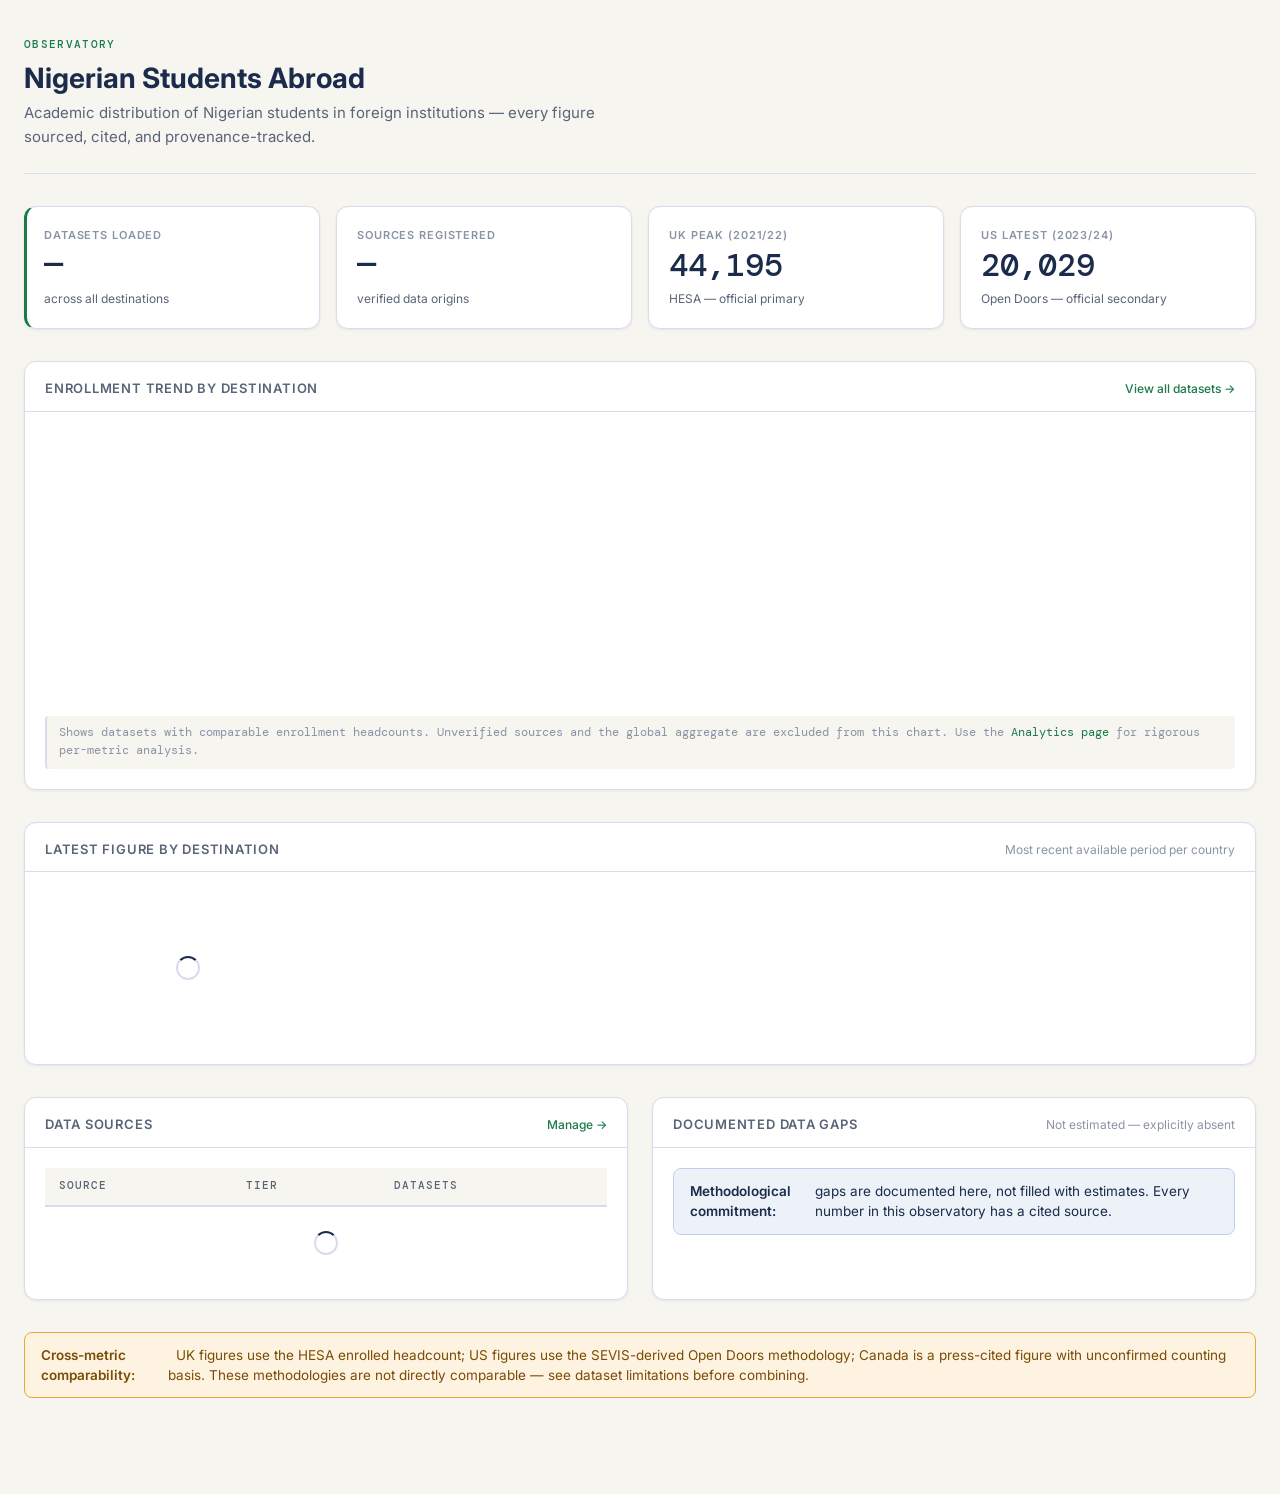
==== frontend/index.html @ 2c80393d "NSDO Phase 1-7 complete" ====
<!DOCTYPE html>
<html lang="en">
<head>
  <meta charset="UTF-8">
  <meta name="viewport" content="width=device-width, initial-scale=1.0">
  <title>NSDO — Dashboard</title>
  <link rel="stylesheet" href="nsdo.css">
  <style>
    .chart-wrap  { position: relative; height: 260px; padding: 8px 0 0; }
    .chart-svg   { width: 100%; height: 100%; overflow: visible; }
    .chart-legend{ display:flex;gap:16px;flex-wrap:wrap;font-family:var(--mono);font-size:11px;margin-top:10px; }
    .chart-legend-item{ display:flex;align-items:center;gap:5px;color:var(--slate); }
    .chart-legend-dot { width:8px;height:8px;border-radius:50%;flex-shrink:0; }
    .chart-tooltip{
      position:fixed;z-index:200;background:var(--navy);color:#fff;
      padding:8px 12px;border-radius:var(--radius);font-family:var(--mono);font-size:12px;
      line-height:1.6;pointer-events:none;white-space:nowrap;box-shadow:var(--shadow-lg);display:none;
    }
    .country-grid{ display:grid;grid-template-columns:repeat(auto-fill,minmax(230px,1fr));gap:16px; }
    .country-card{
      background:var(--surface);border:1px solid var(--rule);border-radius:var(--radius-lg);
      padding:20px;box-shadow:var(--shadow-sm);transition:box-shadow var(--transition);
      display:flex;flex-direction:column;gap:10px;
    }
    .country-card:hover{ box-shadow:var(--shadow); }
    .country-card-header{ display:flex;align-items:center;justify-content:space-between; }
    .country-name{ font-size:15px;font-weight:600;color:var(--navy); }
    .country-value{ font-family:var(--mono);font-size:28px;font-weight:500;color:var(--navy); }
    .country-meta{ font-size:12px;color:var(--text-muted);display:flex;flex-direction:column;gap:3px; }
    .country-bar-wrap{ height:4px;background:var(--rule);border-radius:2px;overflow:hidden; }
    .country-bar{ height:100%;border-radius:2px;background:var(--navy); }
    .gaps-list{ list-style:none;display:flex;flex-direction:column;gap:8px; }
    .gaps-list li{
      display:flex;gap:10px;align-items:flex-start;font-size:13px;color:var(--text-muted);
      padding:8px 12px;background:var(--bg);border-radius:var(--radius-sm);
    }
    .gaps-list li::before{ content:'○';font-family:var(--mono);color:var(--stone);flex-shrink:0;font-size:10px;margin-top:3px; }
    .src-name{ font-weight:500;color:var(--navy); }
    .src-code{ font-family:var(--mono);font-size:11px;color:var(--stone);margin-top:2px; }
  </style>
</head>
<body class="site-wrap">
<div id="nav-placeholder"></div>
<div class="chart-tooltip" id="tooltip"></div>

<main class="page-content">
  <header class="page-header">
    <p class="page-eyebrow">Observatory</p>
    <h1 class="page-title">Nigerian Students Abroad</h1>
    <p class="page-subtitle">
      Academic distribution of Nigerian students in foreign institutions —
      every figure sourced, cited, and provenance-tracked.
    </p>
  </header>

  <section class="section-gap">
    <div class="stat-grid">
      <div class="stat-tile stat-tile-accent">
        <span class="stat-tile-label">Datasets loaded</span>
        <span class="stat-tile-value" id="s-datasets">—</span>
        <span class="stat-tile-sub">across all destinations</span>
      </div>
      <div class="stat-tile">
        <span class="stat-tile-label">Sources registered</span>
        <span class="stat-tile-value" id="s-sources">—</span>
        <span class="stat-tile-sub">verified data origins</span>
      </div>
      <div class="stat-tile">
        <span class="stat-tile-label">UK peak (2021/22)</span>
        <span class="stat-tile-value">44,195</span>
        <span class="stat-tile-sub" title="Higher Education Statistics Agency">HESA — official primary</span>
      </div>
      <div class="stat-tile">
        <span class="stat-tile-label">US latest (2023/24)</span>
        <span class="stat-tile-value">20,029</span>
        <span class="stat-tile-sub" title="IIE Open Doors Report">Open Doors — official secondary</span>
      </div>
    </div>
  </section>

  <section class="section-gap">
    <div class="card">
      <div class="card-header">
        <span class="card-title">Enrollment Trend by Destination</span>
        <a class="card-action" href="datasets.html">View all datasets →</a>
      </div>
      <div class="card-body">
        <div class="chart-wrap">
          <svg class="chart-svg" id="trend-chart" role="img" aria-label="Enrollment trend by destination"></svg>
        </div>
        <div class="chart-legend" id="chart-legend"></div>
        <div id="dashboard-comparability-warn" class="hidden" style="margin-top:14px"></div>
        <div class="provenance-note" style="margin-top:14px">
          Shows datasets with comparable enrollment headcounts. Unverified sources and the
          global aggregate are excluded from this chart. Use the <a href="analytics.html" style="color:var(--green)">Analytics page</a> for rigorous per-metric analysis.
        </div>
      </div>
    </div>
  </section>

  <section class="section-gap">
    <div class="card">
      <div class="card-header">
        <span class="card-title">Latest Figure by Destination</span>
        <span style="font-size:12px;color:var(--stone)">Most recent available period per country</span>
      </div>
      <div class="card-body">
        <div class="country-grid" id="country-grid">
          <div class="state-container"><div class="spinner"></div></div>
        </div>
      </div>
    </div>
  </section>

  <div class="grid-2 section-gap">
    <div class="card">
      <div class="card-header">
        <span class="card-title">Data Sources</span>
        <a class="card-action" href="sources.html">Manage →</a>
      </div>
      <div class="card-body">
        <div class="table-wrap">
          <table>
            <thead><tr><th>Source</th><th>Tier</th><th>Datasets</th></tr></thead>
            <tbody id="sources-tbody">
              <tr><td colspan="3" style="text-align:center;padding:24px"><div class="spinner" style="margin:0 auto"></div></td></tr>
            </tbody>
          </table>
        </div>
      </div>
    </div>

    <div class="card">
      <div class="card-header">
        <span class="card-title">Documented Data Gaps</span>
        <span style="font-size:12px;color:var(--stone)">Not estimated — explicitly absent</span>
      </div>
      <div class="card-body">
        <div class="alert alert-info" style="margin-bottom:14px">
          <strong>Methodological commitment:</strong> gaps are documented here, not filled with estimates.
          Every number in this observatory has a cited source.
        </div>
        <ul class="gaps-list" id="gaps-list"></ul>
      </div>
    </div>
  </div>

  <div class="alert alert-warn section-gap">
    <strong>Cross-metric comparability:</strong>&nbsp;
    UK figures use the HESA enrolled headcount; US figures use the SEVIS-derived Open Doors methodology;
    Canada is a press-cited figure with unconfirmed counting basis.
    These methodologies are not directly comparable — see dataset limitations before combining.
  </div>
</main>

<script src="nsdo.js"></script>
<script>
const { apiFetch, fmt, el, tierBadge, renderEmpty, renderError, navHTML, initNav } = window.NSDO;

document.getElementById('nav-placeholder').innerHTML = navHTML('dashboard');
initNav('dashboard');

const KNOWN_GAPS = [
  'UK Nigerian enrolment for 2022/23 and 2023/24 — qualitative decline documented (British Council, HESA commentary) but no reconciled aggregate headline number located.',
  'Germany — cited as a rising destination in secondary sources; no verifiable enrolment count found. Excluded rather than estimated.',
  'Field of study / discipline breakdown — not available at country-of-origin level for any destination in sources reviewed.',
  'Institution-level breakdown — not available from any source reviewed at this stage.',
  'Degree-level split (UG vs PG) for Nigerian students specifically — not located in aggregate form for UK or US.',
  '2023 UNESCO share — "~5% of ~7.3M mobile students" is a global share, not a destination-specific headcount; kept separate.',
];

const gapsList = document.getElementById('gaps-list');
KNOWN_GAPS.forEach(gap => gapsList.appendChild(el('li', {}, gap)));

async function loadDashboard() {
  const [dsRes, srcRes, obsRes] = await Promise.all([
    apiFetch('/api/datasets'),
    apiFetch('/api/sources'),
    apiFetch('/api/observations?limit=2000'),
  ]);

  if (!dsRes.ok || !srcRes.ok) {
    renderError(document.getElementById('country-grid'),
      'Backend unavailable. Run docker compose up --build from the project root and refresh.');
    document.getElementById('sources-tbody').innerHTML =
      '<tr><td colspan="3" style="text-align:center;color:var(--stone);padding:16px">Backend offline</td></tr>';
    return;
  }

  const datasets     = dsRes.data;
  const sources      = srcRes.data;
  const observations = obsRes.ok ? obsRes.data : [];

  document.getElementById('s-datasets').textContent = datasets.length;
  document.getElementById('s-sources').textContent  = sources.length;

  // Country cards — only non-deprecated, non-global, non-unverified datasets
  const eligible = datasets.filter(d =>
    d.destination_country !== 'All destinations (global aggregate)' &&
    d.source.reliability_tier !== 'unverified' &&
    d.status !== 'deprecated'
  );
  const byCountry = {};
  eligible.forEach(d => {
    const c = d.destination_country;
    (byCountry[c] = byCountry[c] || []).push(d);
  });

  // Build observation lookup: dataset_id -> [observations]
  const obsByDataset = {};
  observations.forEach(o => {
    (obsByDataset[o.dataset_id] = obsByDataset[o.dataset_id] || []).push(o);
  });

  const grid = document.getElementById('country-grid');
  grid.innerHTML = '';

  const countries = Object.keys(byCountry).sort();
  if (countries.length === 0) {
    renderEmpty(grid, 'No datasets', 'Import data using the Import page.', null);
    return;
  }

  // Compute max value across all countries for the bar chart proportion
  const countryLatest = {};
  countries.forEach(country => {
    const sorted = [...byCountry[country]].sort((a,b) => b.reference_period.localeCompare(a.reference_period));
    const latest = sorted[0];
    const obs = (obsByDataset[latest.id] || []);
    // Sum all observations for this dataset (aggregate across any sub-dimensions)
    const total = obs.length > 0 ? obs.reduce((sum, o) => sum + o.value, 0) : null;
    countryLatest[country] = { dataset: latest, value: total };
  });
  const allVals = Object.values(countryLatest).map(x => x.value).filter(v => v != null);
  const maxVal = allVals.length ? Math.max(...allVals) : 1;

  countries.forEach(country => {
    const { dataset: latest, value: val } = countryLatest[country];
    const pct = val != null ? Math.round((val / maxVal) * 100) : 0;

    const metaChildren = [
      el('span', {}, `Period: ${latest.reference_period}`),
      el('span', {}, `Source: ${latest.source.short_code}`),
    ];
    if (latest.source.reliability_tier === 'credible_secondary') {
      metaChildren.push(el('span', { style: { color:'var(--amber)', fontStyle:'italic' } },
        'Credible secondary — verify before citing'));
    }

    grid.appendChild(el('div', { class: 'country-card' },
      el('div', { class: 'country-card-header' },
        el('span', { class: 'country-name' }, country),
        tierBadge(latest.source.reliability_tier),
      ),
      val != null
        ? el('div', { class: 'country-value' }, fmt.number(Math.round(val)))
        : el('div', { class: 'country-value', style:{ fontSize:'16px',color:'var(--stone)' } }, 'No observations'),
      el('div', { class: 'country-bar-wrap' },
        el('div', { class: 'country-bar', style:{ width: pct + '%' } }),
      ),
      el('div', { class: 'country-meta' }, ...metaChildren),
    ));
  });

  // Sources table
  const dsPerSrc = {};
  datasets.forEach(d => { dsPerSrc[d.source.id] = (dsPerSrc[d.source.id]||0)+1; });
  const tbody = document.getElementById('sources-tbody');
  tbody.innerHTML = '';
  sources.forEach(s => {
    tbody.appendChild(el('tr', {},
      el('td', {},
        el('div', { class: 'src-name' }, s.name),
        el('div', { class: 'src-code' }, s.short_code),
      ),
      el('td', {}, tierBadge(s.reliability_tier)),
      el('td', { class: 'td-mono td-right' }, String(dsPerSrc[s.id] ?? 0)),
    ));
  });

  buildChart(datasets, observations);

  // Decision A (Phase 5): mandatory amber comparability warning whenever the
  // dashboard chart shows series with different metric_definition_ids.
  const compatRes = await apiFetch('/api/analytics/dashboard-comparability');
  if (compatRes.ok) {
    const compat = compatRes.data.comparability;
    if (!compat.all_comparable) {
      const warnDiv = document.getElementById('dashboard-comparability-warn');
      const VERDICT_LABELS = {
        methodology_differs: 'Methodology differs across series',
        incomparable: 'Series are not directly comparable',
      };
      const box = el('div', { class: 'alert alert-warn' },
        el('strong', {}, (VERDICT_LABELS[compat.verdict] || 'Comparability notice') + ': '),
        compat.reason,
        el('span', {}, ' '),
        (() => { const a = el('a', { href: 'analytics.html', style: { color: 'var(--amber)', fontWeight: '600' } }, 'Rigorous analysis →'); return a; })(),
      );
      warnDiv.appendChild(box);
      warnDiv.classList.remove('hidden');
    }
  }
}

function buildChart(datasets, observations) {
  const SERIES = {
    'United Kingdom': { color: '#1B2B4B', label: 'United Kingdom (HESA)' },
    'United States':  { color: '#1A7A4A', label: 'United States (Open Doors)' },
    'Canada':         { color: '#D4820A', label: 'Canada (IRCC via press)' },
  };

  // Build chart points from real observation data returned by /api/observations.
  // Group observations by (destination_country, academic_year or dataset.reference_period).
  const obsByDataset = {};
  observations.forEach(o => {
    (obsByDataset[o.dataset_id] = obsByDataset[o.dataset_id] || []).push(o);
  });

  // For each series country, collect (period, total_value) from the API
  const verified = {};
  Object.keys(SERIES).forEach(country => {
    const countryDatasets = datasets.filter(d =>
      d.destination_country === country && d.status !== 'deprecated'
    );
    const periodTotals = {};
    countryDatasets.forEach(ds => {
      const obs = obsByDataset[ds.id] || [];
      if (obs.length === 0) return;
      const period = ds.reference_period;
      const total  = obs.reduce((s, o) => s + o.value, 0);
      // Keep only the highest-value entry per period (avoids double-counting if duplicate datasets)
      if (!periodTotals[period] || total > periodTotals[period]) {
        periodTotals[period] = total;
      }
    });
    verified[country] = Object.entries(periodTotals)
      .map(([period, value]) => ({ period, value: Math.round(value) }))
      .sort((a, b) => a.period.localeCompare(b.period));
  });

  const allPeriods = [...new Set(Object.values(verified).flat().map(p => p.period))].sort();
  const allValues  = Object.values(verified).flat().map(p => p.value);
  if (allValues.length === 0) return;

  const maxY = Math.ceil(Math.max(...allValues) * 1.1);
  const W = 820, H = 240;
  const PAD = { top:12, right:24, bottom:36, left:60 };
  const pW = W - PAD.left - PAD.right, pH = H - PAD.top - PAD.bottom;

  const svg  = document.getElementById('trend-chart');
  const leg  = document.getElementById('chart-legend');
  const tip  = document.getElementById('tooltip');
  const ns   = 'http://www.w3.org/2000/svg';
  svg.innerHTML = ''; leg.innerHTML = '';
  svg.setAttribute('viewBox', `0 0 ${W} ${H}`);

  const mk = (tag, attrs) => {
    const e = document.createElementNS(ns, tag);
    Object.entries(attrs).forEach(([k,v]) => e.setAttribute(k,v));
    return e;
  };
  const xS = p => PAD.left + (allPeriods.indexOf(p) / Math.max(allPeriods.length-1,1)) * pW;
  const yS = v => PAD.top + pH - (v / maxY) * pH;

  // Grid
  [0, .25, .5, .75, 1].forEach(f => {
    const tick = Math.round(f * maxY), y = yS(tick);
    svg.appendChild(mk('line', {x1:PAD.left,y1:y,x2:PAD.left+pW,y2:y,stroke:'var(--rule)','stroke-width':'1','stroke-dasharray':'3 3'}));
    const t = mk('text', {x:PAD.left-6,y:y+4,'text-anchor':'end','font-size':'10','font-family':"'DM Mono',monospace",fill:'var(--stone)'});
    t.textContent = tick >= 1000 ? (tick/1000).toFixed(0)+'k' : tick;
    svg.appendChild(t);
  });

  // X labels
  allPeriods.forEach(p => {
    const t = mk('text', {x:xS(p),y:H-4,'text-anchor':'middle','font-size':'10','font-family':"'DM Mono',monospace",fill:'var(--stone)'});
    t.textContent = p; svg.appendChild(t);
  });

  // Series
  Object.entries(SERIES).forEach(([country, {color, label}]) => {
    const pts = verified[country];
    if (!pts?.length) return;
    const coords = pts.map(p => ({x:xS(p.period),y:yS(p.value),...p}));

    if (coords.length > 1) {
      const areaStr = [`${coords[0].x},${yS(0)}`, ...coords.map(c=>`${c.x},${c.y}`), `${coords[coords.length-1].x},${yS(0)}`].join(' ');
      svg.appendChild(mk('polygon', {points:areaStr,fill:color,opacity:'.09'}));
      const d = coords.map((c,i)=>`${i===0?'M':'L'}${c.x},${c.y}`).join(' ');
      svg.appendChild(mk('path', {d,stroke:color,fill:'none','stroke-width':'2.5','stroke-linejoin':'round','stroke-linecap':'round'}));
    }

    coords.forEach(c => {
      const dot = mk('circle', {cx:c.x,cy:c.y,r:'4',fill:color,style:'cursor:pointer'});
      dot.addEventListener('mouseenter', e => {
        tip.style.display='block';
        tip.innerHTML=`<strong>${country}</strong><br>${c.period}: ${fmt.number(c.value)} students`;
        moveTip(e);
      });
      dot.addEventListener('mousemove', moveTip);
      dot.addEventListener('mouseleave', () => { tip.style.display='none'; });
      svg.appendChild(dot);
    });

    leg.appendChild(el('span', {class:'chart-legend-item'},
      el('span', {class:'chart-legend-dot',style:{background:color}}), label));
  });
}

function moveTip(e) {
  const t = document.getElementById('tooltip');
  t.style.left = (e.clientX+14)+'px'; t.style.top = (e.clientY-36)+'px';
}

loadDashboard();
</script>
</body>
</html>
---- frontend/nsdo.css ----
/* =========================================================
   NSDO — Nigerian Student Diaspora Observatory
   Shared design system
   ========================================================= */

/* --- Fonts --- */
@import url('https://fonts.googleapis.com/css2?family=DM+Mono:ital,wght@0,300;0,400;0,500;1,400&family=Inter:wght@300;400;500;600;700&display=swap');

/* --- Tokens --- */
:root {
  --navy:        #1B2B4B;
  --navy-light:  #263C65;
  --navy-faint:  #EDF1F8;
  --green:       #1A7A4A;
  --green-light: #E8F5EE;
  --amber:       #D4820A;
  --amber-light: #FDF3E0;
  --red:         #B83232;
  --red-light:   #FBEAEA;
  --slate:       #5A6478;
  --stone:       #8A93A6;
  --rule:        #D8DDED;
  --bg:          #F7F5F0;
  --surface:     #FFFFFF;
  --text:        #1A1F2E;
  --text-muted:  #5A6478;

  --mono:   'DM Mono', 'Courier New', monospace;
  --sans:   'Inter', system-ui, sans-serif;

  --radius-sm: 4px;
  --radius:    8px;
  --radius-lg: 12px;

  --shadow-sm: 0 1px 3px rgba(27,43,75,.08);
  --shadow:    0 2px 8px rgba(27,43,75,.10);
  --shadow-lg: 0 4px 20px rgba(27,43,75,.12);

  --transition: 150ms ease;
}

/* --- Reset --- */
*, *::before, *::after { box-sizing: border-box; margin: 0; padding: 0; }
html { font-size: 16px; scroll-behavior: smooth; }
body {
  font-family: var(--sans);
  background: var(--bg);
  color: var(--text);
  line-height: 1.6;
  min-height: 100vh;
}
a { color: inherit; text-decoration: none; }
button { cursor: pointer; font-family: var(--sans); }
img, svg { display: block; }

/* --- Layout --- */
.site-wrap     { display: flex; flex-direction: column; min-height: 100vh; }
.page-content  { flex: 1; max-width: 1280px; margin: 0 auto; width: 100%; padding: 0 24px 64px; }

/* --- Nav --- */
.site-nav {
  background: var(--navy);
  color: #fff;
  position: sticky; top: 0; z-index: 100;
  box-shadow: 0 2px 12px rgba(0,0,0,.18);
}
.nav-inner {
  max-width: 1280px; margin: 0 auto;
  display: flex; align-items: center; gap: 8px;
  padding: 0 24px; height: 56px;
}
.nav-brand {
  display: flex; align-items: baseline; gap: 10px;
  margin-right: 24px;
}
.nav-brand-mark {
  font-family: var(--mono);
  font-size: 11px; font-weight: 500; letter-spacing: .12em;
  text-transform: uppercase;
  background: var(--green); color: #fff;
  padding: 3px 8px; border-radius: 3px;
}
.nav-brand-name {
  font-size: 15px; font-weight: 600; color: #fff;
  white-space: nowrap;
}
.nav-links { display: flex; gap: 2px; flex: 1; }
.nav-link {
  display: flex; align-items: center; gap: 6px;
  padding: 6px 12px; border-radius: var(--radius-sm);
  font-size: 13.5px; font-weight: 500; color: rgba(255,255,255,.75);
  transition: color var(--transition), background var(--transition);
  white-space: nowrap;
}
.nav-link:hover        { color: #fff; background: rgba(255,255,255,.08); }
.nav-link.active       { color: #fff; background: rgba(255,255,255,.12); }
.nav-link svg          { width: 14px; height: 14px; flex-shrink: 0; }
.nav-status {
  margin-left: auto; display: flex; align-items: center; gap: 6px;
  font-family: var(--mono); font-size: 11px; color: rgba(255,255,255,.55);
}
.nav-status-dot {
  width: 7px; height: 7px; border-radius: 50%;
  background: var(--stone);
}
.nav-status-dot.ok   { background: var(--green); }
.nav-status-dot.err  { background: var(--red); }

/* --- Page header --- */
.page-header { padding: 36px 0 24px; border-bottom: 1px solid var(--rule); margin-bottom: 32px; }
.page-eyebrow {
  font-family: var(--mono); font-size: 11px; font-weight: 500;
  letter-spacing: .12em; text-transform: uppercase;
  color: var(--green); margin-bottom: 8px;
}
.page-title   { font-size: 28px; font-weight: 700; color: var(--navy); line-height: 1.2; }
.page-subtitle { font-size: 15px; color: var(--text-muted); margin-top: 6px; max-width: 620px; }

/* --- Cards --- */
.card {
  background: var(--surface); border: 1px solid var(--rule);
  border-radius: var(--radius-lg); box-shadow: var(--shadow-sm);
}
.card-header {
  padding: 16px 20px 12px;
  border-bottom: 1px solid var(--rule);
  display: flex; align-items: baseline; justify-content: space-between; gap: 12px;
}
.card-title   { font-size: 13px; font-weight: 600; color: var(--slate); text-transform: uppercase; letter-spacing: .06em; }
.card-action  { font-size: 12px; color: var(--green); font-weight: 500; }
.card-action:hover { text-decoration: underline; }
.card-body    { padding: 20px; }

/* --- Stat tiles --- */
.stat-grid { display: grid; grid-template-columns: repeat(auto-fit, minmax(180px, 1fr)); gap: 16px; }
.stat-tile {
  background: var(--surface); border: 1px solid var(--rule);
  border-radius: var(--radius-lg); padding: 20px;
  box-shadow: var(--shadow-sm);
  display: flex; flex-direction: column; gap: 4px;
}
.stat-tile-label  { font-size: 11px; font-weight: 600; color: var(--stone); text-transform: uppercase; letter-spacing: .08em; }
.stat-tile-value  { font-family: var(--mono); font-size: 32px; font-weight: 500; color: var(--navy); line-height: 1; }
.stat-tile-sub    { font-size: 12px; color: var(--text-muted); margin-top: 4px; }
.stat-tile-accent { border-left: 3px solid var(--green); padding-left: 17px; }

/* --- Tables --- */
.table-wrap { overflow-x: auto; }
table {
  width: 100%; border-collapse: collapse;
  font-size: 13.5px;
}
thead th {
  background: var(--bg); font-family: var(--mono);
  font-size: 10.5px; font-weight: 500; letter-spacing: .1em; text-transform: uppercase;
  color: var(--slate); padding: 10px 14px; text-align: left;
  border-bottom: 2px solid var(--rule); white-space: nowrap;
}
tbody tr { border-bottom: 1px solid var(--rule); transition: background var(--transition); }
tbody tr:last-child { border-bottom: none; }
tbody tr:hover { background: var(--navy-faint); }
tbody td { padding: 10px 14px; vertical-align: middle; }
.td-mono { font-family: var(--mono); font-size: 13px; }
.td-right { text-align: right; }
.td-muted { color: var(--text-muted); font-size: 12.5px; }

/* --- Badges / reliability tiers — the signature element --- */
/*
   Tier badges intentionally read like government classification markings:
   color + weight encode trustworthiness, not just category.
   official_primary = authoritative (navy), official_secondary = strong (green),
   credible_secondary = acceptable (amber), unverified = flagged (red).
*/
.tier {
  display: inline-flex; align-items: center; gap: 4px;
  font-family: var(--mono); font-size: 10px; font-weight: 500;
  letter-spacing: .08em; text-transform: uppercase;
  padding: 3px 8px; border-radius: 3px;
  white-space: nowrap;
}
.tier::before { content: ''; width: 5px; height: 5px; border-radius: 50%; background: currentColor; opacity: .7; }
.tier-official_primary    { background: var(--navy); color: #fff; }
.tier-official_secondary  { background: var(--green); color: #fff; }
.tier-credible_secondary  { background: var(--amber-light); color: var(--amber); border: 1px solid #E6A835; }
.tier-unverified          { background: var(--red-light); color: var(--red); border: 1px solid #D45555; }

.status-badge {
  display: inline-block;
  font-family: var(--mono); font-size: 10px; font-weight: 500;
  letter-spacing: .06em; text-transform: uppercase;
  padding: 2px 7px; border-radius: 3px;
}
.status-draft      { background: #EEF0F5; color: var(--slate); }
.status-validated  { background: var(--amber-light); color: var(--amber); }
.status-verified   { background: var(--green-light); color: var(--green); }
.status-deprecated { background: var(--red-light); color: var(--red); }

/* --- Buttons --- */
.btn {
  display: inline-flex; align-items: center; gap: 6px;
  padding: 8px 16px; border-radius: var(--radius-sm);
  font-size: 13.5px; font-weight: 500; border: none;
  transition: all var(--transition); cursor: pointer; white-space: nowrap;
}
.btn-primary   { background: var(--navy); color: #fff; }
.btn-primary:hover  { background: var(--navy-light); }
.btn-success   { background: var(--green); color: #fff; }
.btn-success:hover  { background: #156038; }
.btn-outline   { background: transparent; color: var(--navy); border: 1.5px solid var(--rule); }
.btn-outline:hover  { border-color: var(--navy); background: var(--navy-faint); }
.btn-danger    { background: var(--red-light); color: var(--red); border: 1px solid #D45555; }
.btn-danger:hover   { background: #f5d0d0; }
.btn-sm        { padding: 5px 10px; font-size: 12px; }
.btn-lg        { padding: 12px 24px; font-size: 15px; }
.btn:disabled  { opacity: .5; cursor: not-allowed; }
.btn svg       { width: 14px; height: 14px; flex-shrink: 0; }

/* --- Forms --- */
.form-group   { display: flex; flex-direction: column; gap: 6px; }
.form-label   { font-size: 12.5px; font-weight: 600; color: var(--slate); }
.form-label .required { color: var(--red); margin-left: 2px; }
.form-input, .form-select, .form-textarea {
  width: 100%; padding: 8px 12px;
  border: 1.5px solid var(--rule); border-radius: var(--radius-sm);
  font-family: var(--sans); font-size: 13.5px; color: var(--text);
  background: var(--surface);
  transition: border-color var(--transition);
  outline: none;
}
.form-input:focus, .form-select:focus, .form-textarea:focus {
  border-color: var(--navy);
  box-shadow: 0 0 0 3px rgba(27,43,75,.08);
}
.form-textarea { resize: vertical; min-height: 80px; }
.form-hint     { font-size: 11.5px; color: var(--stone); }
.form-error    { font-size: 11.5px; color: var(--red); }

/* --- Filter bar --- */
.filter-bar {
  display: flex; align-items: flex-end; gap: 12px; flex-wrap: wrap;
  padding: 16px 0; margin-bottom: 20px;
}
.filter-bar .form-group { min-width: 160px; flex: 1; }
.filter-bar .form-group:last-child { flex: none; }

/* --- Alert / notice --- */
.alert {
  display: flex; gap: 12px; align-items: flex-start;
  padding: 12px 16px; border-radius: var(--radius);
  font-size: 13.5px; line-height: 1.5;
}
.alert-icon  { flex-shrink: 0; width: 16px; height: 16px; margin-top: 2px; }
.alert-info   { background: var(--navy-faint); border: 1px solid #C0CEEB; color: var(--navy); }
.alert-warn   { background: var(--amber-light); border: 1px solid #E6A835; color: #7A4C05; }
.alert-error  { background: var(--red-light); border: 1px solid #D45555; color: var(--red); }
.alert-success{ background: var(--green-light); border: 1px solid #5BBF8A; color: var(--green); }
.alert strong { font-weight: 600; }

/* --- Loading / empty states --- */
.state-container {
  display: flex; flex-direction: column; align-items: center; justify-content: center;
  padding: 64px 24px; text-align: center; gap: 12px;
}
.state-icon { width: 40px; height: 40px; color: var(--rule); }
.state-title  { font-size: 16px; font-weight: 600; color: var(--slate); }
.state-body   { font-size: 14px; color: var(--stone); max-width: 360px; }
.spinner {
  width: 24px; height: 24px;
  border: 2.5px solid var(--rule);
  border-top-color: var(--navy);
  border-radius: 50%;
  animation: spin 600ms linear infinite;
}
@keyframes spin { to { transform: rotate(360deg); } }

/* --- Country chip --- */
.country-chip {
  display: inline-flex; align-items: center; gap: 5px;
  font-family: var(--mono); font-size: 12px; font-weight: 500;
  padding: 3px 9px; border-radius: var(--radius);
  background: var(--navy-faint); color: var(--navy);
}

/* --- Data provenance note --- */
.provenance-note {
  font-size: 11.5px; color: var(--stone); font-family: var(--mono);
  padding: 8px 12px; background: var(--bg); border-radius: var(--radius-sm);
  border-left: 2px solid var(--rule);
}

/* --- Section helpers --- */
.section-gap  { margin-bottom: 32px; }
.grid-2 { display: grid; grid-template-columns: 1fr 1fr; gap: 24px; }
.grid-3 { display: grid; grid-template-columns: 1fr 1fr 1fr; gap: 24px; }

/* --- Responsive --- */
@media (max-width: 900px) {
  .grid-2, .grid-3 { grid-template-columns: 1fr; }
  .page-content { padding: 0 16px 48px; }
}
@media (max-width: 640px) {
  .nav-brand-name { display: none; }
  .nav-link span  { display: none; }
  .filter-bar     { flex-direction: column; align-items: stretch; }
  .stat-tile-value { font-size: 26px; }
  .page-title     { font-size: 22px; }
}
@media (prefers-reduced-motion: reduce) {
  *, *::before, *::after { animation-duration: .01ms !important; transition-duration: .01ms !important; }
}
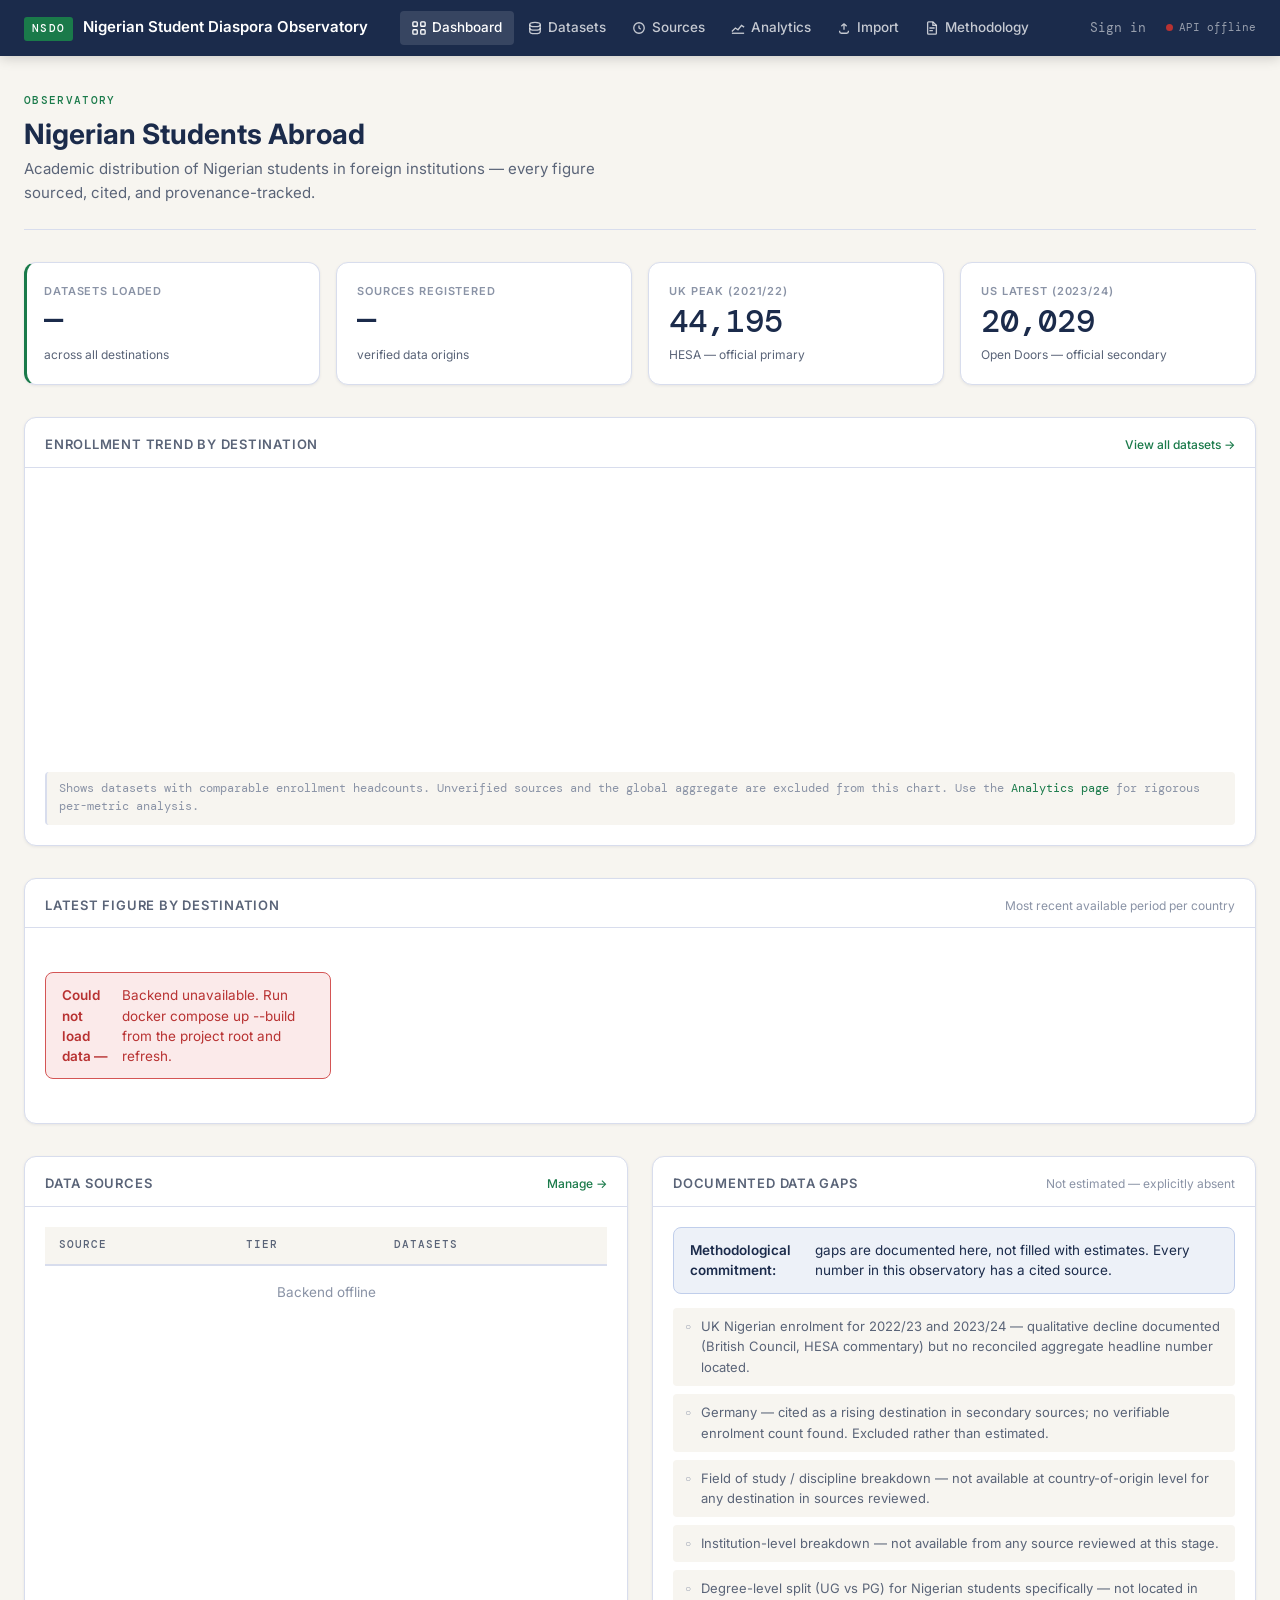
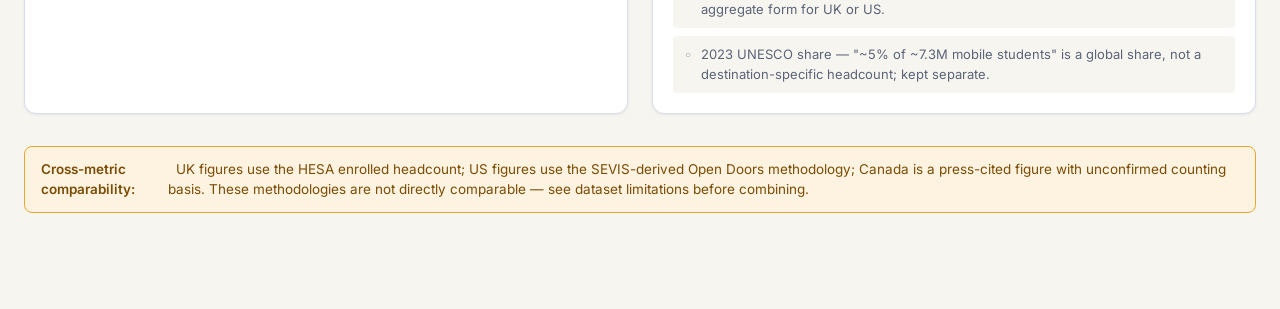
==== commit 03a56868: "Minor index.html update" ====
--- a/frontend/index.html
+++ b/frontend/index.html
@@ -194,7 +194,6 @@
   document.getElementById('s-datasets').textContent = datasets.length;
   document.getElementById('s-sources').textContent  = sources.length;
 
-  // Country cards — only non-deprecated, non-global, non-unverified datasets
   const eligible = datasets.filter(d =>
     d.destination_country !== 'All destinations (global aggregate)' &&
     d.source.reliability_tier !== 'unverified' &&
@@ -206,7 +205,6 @@
     (byCountry[c] = byCountry[c] || []).push(d);
   });
 
-  // Build observation lookup: dataset_id -> [observations]
   const obsByDataset = {};
   observations.forEach(o => {
     (obsByDataset[o.dataset_id] = obsByDataset[o.dataset_id] || []).push(o);
@@ -221,13 +219,11 @@
     return;
   }
 
-  // Compute max value across all countries for the bar chart proportion
   const countryLatest = {};
   countries.forEach(country => {
     const sorted = [...byCountry[country]].sort((a,b) => b.reference_period.localeCompare(a.reference_period));
     const latest = sorted[0];
     const obs = (obsByDataset[latest.id] || []);
-    // Sum all observations for this dataset (aggregate across any sub-dimensions)
     const total = obs.length > 0 ? obs.reduce((sum, o) => sum + o.value, 0) : null;
     countryLatest[country] = { dataset: latest, value: total };
   });
@@ -262,7 +258,6 @@
     ));
   });
 
-  // Sources table
   const dsPerSrc = {};
   datasets.forEach(d => { dsPerSrc[d.source.id] = (dsPerSrc[d.source.id]||0)+1; });
   const tbody = document.getElementById('sources-tbody');
@@ -280,8 +275,6 @@
 
   buildChart(datasets, observations);
 
-  // Decision A (Phase 5): mandatory amber comparability warning whenever the
-  // dashboard chart shows series with different metric_definition_ids.
   const compatRes = await apiFetch('/api/analytics/dashboard-comparability');
   if (compatRes.ok) {
     const compat = compatRes.data.comparability;
@@ -310,14 +303,11 @@
     'Canada':         { color: '#D4820A', label: 'Canada (IRCC via press)' },
   };
 
-  // Build chart points from real observation data returned by /api/observations.
-  // Group observations by (destination_country, academic_year or dataset.reference_period).
   const obsByDataset = {};
   observations.forEach(o => {
     (obsByDataset[o.dataset_id] = obsByDataset[o.dataset_id] || []).push(o);
   });
 
-  // For each series country, collect (period, total_value) from the API
   const verified = {};
   Object.keys(SERIES).forEach(country => {
     const countryDatasets = datasets.filter(d =>
@@ -329,7 +319,6 @@
       if (obs.length === 0) return;
       const period = ds.reference_period;
       const total  = obs.reduce((s, o) => s + o.value, 0);
-      // Keep only the highest-value entry per period (avoids double-counting if duplicate datasets)
       if (!periodTotals[period] || total > periodTotals[period]) {
         periodTotals[period] = total;
       }
@@ -363,7 +352,6 @@
   const xS = p => PAD.left + (allPeriods.indexOf(p) / Math.max(allPeriods.length-1,1)) * pW;
   const yS = v => PAD.top + pH - (v / maxY) * pH;
 
-  // Grid
   [0, .25, .5, .75, 1].forEach(f => {
     const tick = Math.round(f * maxY), y = yS(tick);
     svg.appendChild(mk('line', {x1:PAD.left,y1:y,x2:PAD.left+pW,y2:y,stroke:'var(--rule)','stroke-width':'1','stroke-dasharray':'3 3'}));
@@ -372,13 +360,11 @@
     svg.appendChild(t);
   });
 
-  // X labels
   allPeriods.forEach(p => {
     const t = mk('text', {x:xS(p),y:H-4,'text-anchor':'middle','font-size':'10','font-family':"'DM Mono',monospace",fill:'var(--stone)'});
     t.textContent = p; svg.appendChild(t);
   });
 
-  // Series
   Object.entries(SERIES).forEach(([country, {color, label}]) => {
     const pts = verified[country];
     if (!pts?.length) return;
@@ -416,4 +402,4 @@
 loadDashboard();
 </script>
 </body>
-</html>
+</html>
